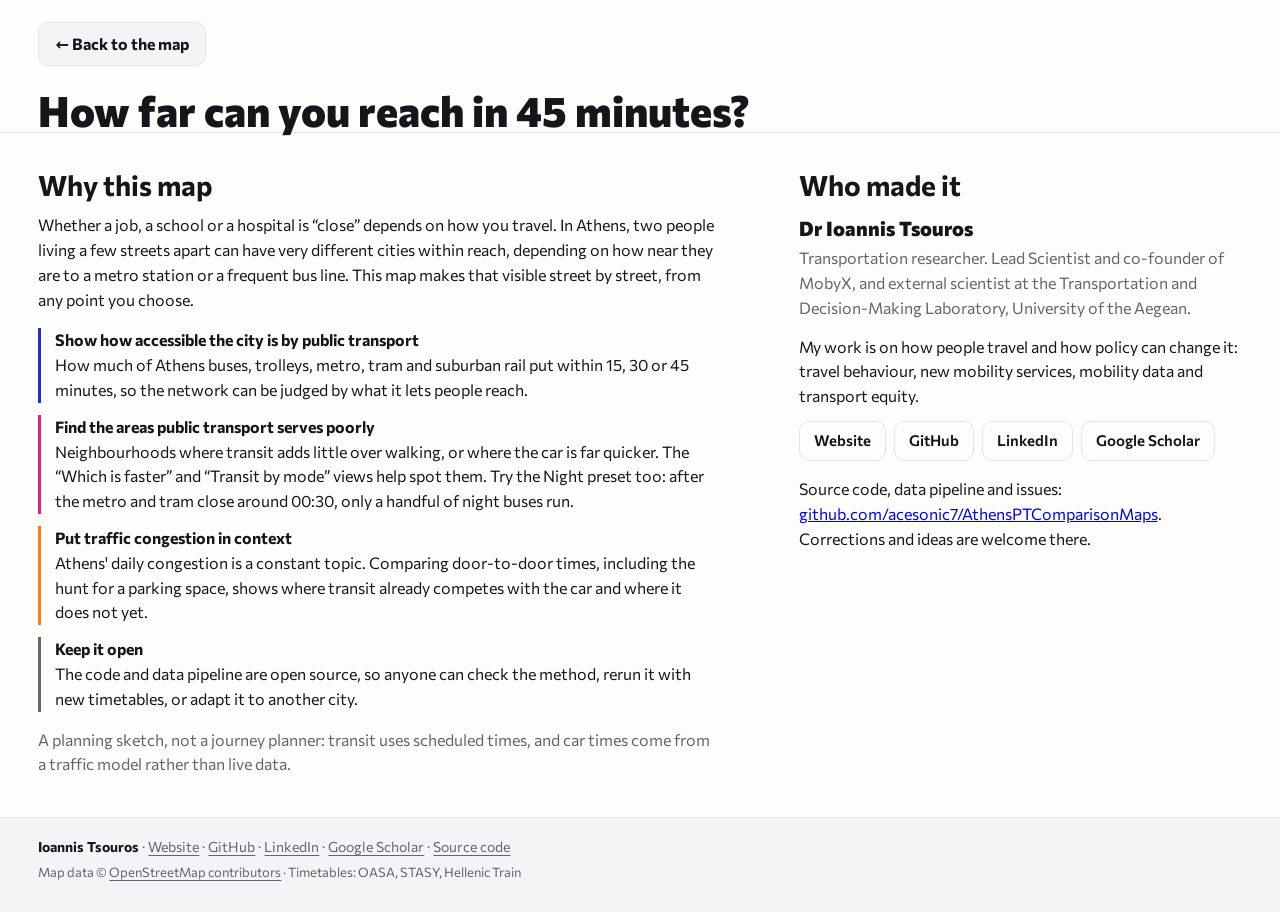
==== site/about.html @ 9732142a "Cover the whole working day and night; About page; minimal footer - Timetables for a full working da" ====
<!DOCTYPE html>
<html lang="en">
<head>
<meta charset="utf-8">
<meta name="viewport" content="width=device-width, initial-scale=1">
<title>About · Athens transit reach</title>
<meta name="description" content="Why this map of public transport and car reach in Athens was made, and who made it.">
<meta name="author" content="Ioannis Tsouros">
<link rel="preconnect" href="https://fonts.googleapis.com">
<link href="https://fonts.googleapis.com/css2?family=Commissioner:wght@400;600;800&display=swap" rel="stylesheet">
<style>
:root{color-scheme:light dark;--bg:light-dark(#fdfdfc,#0f1115);--ink:light-dark(#15161a,#eceef2);--mute:light-dark(#62656d,#9095a0);
--street:light-dark(#d6d7da,#2a2d34);--line:light-dark(#e4e5e8,#262930);--panel:light-dark(#f3f4f6,#171a20);--c0:#1d2bd8;--c1:#e0218a;--c2:#ff7a1a;--car:#e8590c}
:root[data-theme=light]{color-scheme:light}:root[data-theme=dark]{color-scheme:dark}
*{box-sizing:border-box;min-width:0}
body{margin:0;background:var(--bg);color:var(--ink);font:16px/1.55 Commissioner,system-ui,sans-serif;overflow-x:clip}
.top{padding:22px max(3vw,16px) 0}
.back{display:inline-flex;align-items:center;min-height:44px;padding:0 16px;border:1px solid var(--line);border-radius:10px;color:var(--ink);text-decoration:none;font-weight:700;background:var(--panel)}
.back:hover{border-color:var(--ink)}.back:focus-visible{outline:3px solid var(--c0);outline-offset:2px}
h1{font-size:clamp(28px,3.6vw,42px);line-height:1.05;margin:22px 0 0;font-weight:800;text-wrap:balance}
.no{color:var(--mute)}
.about{display:grid;grid-template-columns:minmax(0,1.6fr) minmax(0,1fr);gap:clamp(24px,4vw,64px);padding:36px max(3vw,16px) 28px;border-top:1px solid var(--line);}
.about h2{font-size:clamp(22px,2.4vw,28px);line-height:1.15;margin:0 0 12px}
.about p{margin:0 0 12px;max-width:68ch}
.aims{list-style:none;margin:16px 0 0;padding:0;display:grid;gap:12px;max-width:68ch}
.aims li{padding-left:14px;border-left:3px solid var(--c0)}
.aims li:nth-child(2){border-color:var(--c1)}.aims li:nth-child(3){border-color:var(--c2)}.aims li:nth-child(4){border-color:var(--mute)}
.aims b{display:block}
.who .name{font-size:20px;font-weight:800;margin:0}
.who .role{color:var(--mute);margin:2px 0 14px}
.links{display:flex;flex-wrap:wrap;gap:8px;margin:0 0 16px;padding:0;list-style:none}
.links a{display:inline-flex;align-items:center;min-height:40px;padding:0 14px;border:1px solid var(--line);border-radius:10px;color:var(--ink);text-decoration:none;font-weight:600;font-size:15px;background:var(--bg)}
.links a:hover{border-color:var(--ink)}
.links a:focus-visible{outline:3px solid var(--c0);outline-offset:2px}
footer{padding:16px max(3vw,16px) 28px;font-size:13px;color:var(--mute);background:var(--panel)}
footer a{color:inherit}
@media(max-width:800px){.about{grid-template-columns:minmax(0,1fr)}}
.foot{padding:18px max(3vw,16px) 26px;border-top:1px solid var(--line);font-size:14px;color:var(--mute)}
.foot p{margin:0 0 4px}.foot b{color:var(--ink)}.foot a{color:inherit;text-underline-offset:3px}.foot a:hover{color:var(--ink)}
.foot .small{font-size:13px}
</style>
</head>
<body>
<div class="top"><a class="back" href="index.html">← Back to the map</a><h1>How far can you reach in 45 minutes?</h1></div>
<main class="about" aria-labelledby="why">
  <div>
    <h2 id="why">Why this map</h2>
    <p>Whether a job, a school or a hospital is “close” depends on how you travel. In Athens, two people living a few streets apart can have very different cities within reach, depending on how near they are to a metro station or a frequent bus line. This map makes that visible street by street, from any point you choose.</p>
    <ul class="aims">
      <li><b>Show how accessible the city is by public transport</b>How much of Athens buses, trolleys, metro, tram and suburban rail put within 15, 30 or 45 minutes, so the network can be judged by what it lets people reach.</li>
      <li><b>Find the areas public transport serves poorly</b>Neighbourhoods where transit adds little over walking, or where the car is far quicker. The “Which is faster” and “Transit by mode” views help spot them. Try the Night preset too: after the metro and tram close around 00:30, only a handful of night buses run.</li>
      <li><b>Put traffic congestion in context</b>Athens' daily congestion is a constant topic. Comparing door-to-door times, including the hunt for a parking space, shows where transit already competes with the car and where it does not yet.</li>
      <li><b>Keep it open</b>The code and data pipeline are open source, so anyone can check the method, rerun it with new timetables, or adapt it to another city.</li>
    </ul>
    <p style="margin-top:16px" class="no">A planning sketch, not a journey planner: transit uses scheduled times, and car times come from a traffic model rather than live data.</p>
  </div>
  <div class="who">
    <h2>Who made it</h2>
    <p class="name">Dr Ioannis Tsouros</p>
    <p class="role">Transportation researcher. Lead Scientist and co-founder of MobyX, and external scientist at the Transportation and Decision-Making Laboratory, University of the Aegean.</p>
    <p>My work is on how people travel and how policy can change it: travel behaviour, new mobility services, mobility data and transport equity.</p>
    <ul class="links">
      <li><a href="https://www.jtsouros.site/">Website</a></li>
      <li><a href="https://github.com/acesonic7">GitHub</a></li>
      <li><a href="https://www.linkedin.com/in/ioannis-tsouros-ba582243">LinkedIn</a></li>
      <li><a href="https://scholar.google.com/citations?user=nahTqW0AAAAJ&amp;hl=en">Google Scholar</a></li>
    </ul>
    <p>Source code, data pipeline and issues: <a href="https://github.com/acesonic7/AthensPTComparisonMaps">github.com/acesonic7/AthensPTComparisonMaps</a>. Corrections and ideas are welcome there.</p>
  </div>
</main>
<footer class="foot"><p><b>Ioannis Tsouros</b> · <a href="https://www.jtsouros.site/">Website</a> · <a href="https://github.com/acesonic7">GitHub</a> · <a href="https://www.linkedin.com/in/ioannis-tsouros-ba582243">LinkedIn</a> · <a href="https://scholar.google.com/citations?user=nahTqW0AAAAJ&amp;hl=en">Google Scholar</a> · <a href="https://github.com/acesonic7/AthensPTComparisonMaps">Source code</a></p><p class="small">Map data © <a href="https://www.openstreetmap.org/copyright">OpenStreetMap contributors</a> · Timetables: OASA, STASY, Hellenic Train</p></footer>
</body>
</html>
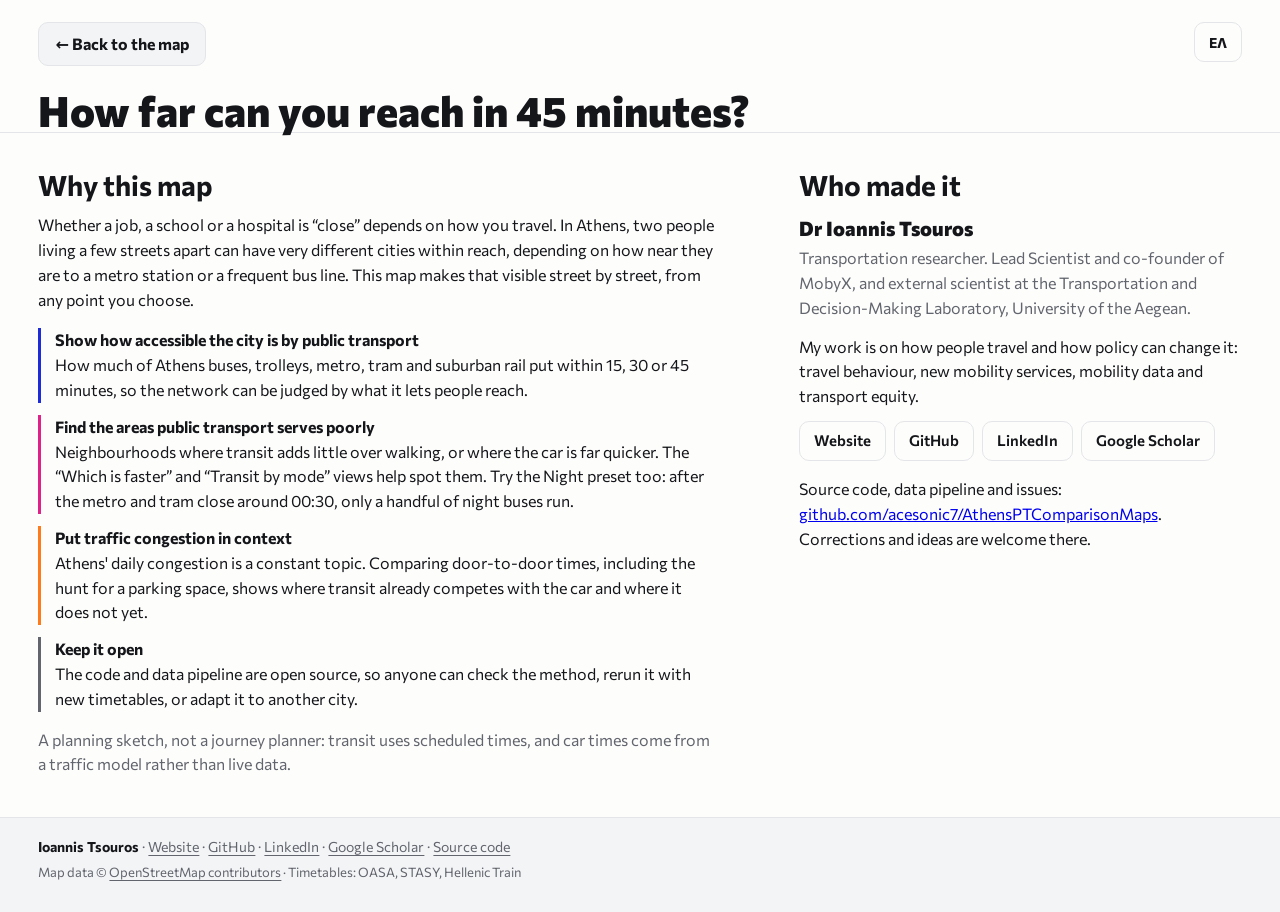
==== commit 4b1d1b8e: "Add a Greek version, a language switch and a Save image button Both pages switch between English and" ====
--- a/site/about.html
+++ b/site/about.html
@@ -4,8 +4,34 @@
 <meta charset="utf-8">
 <meta name="viewport" content="width=device-width, initial-scale=1">
 <title>About · Athens transit reach</title>
-<meta name="description" content="Why this map of public transport and car reach in Athens was made, and who made it.">
+<meta name="description" content="Why this map of public transport and car reach in Athens was made: to show how accessible the city is by public transport, find the areas it serves poorly, and put traffic congestion in context. By Ioannis Tsouros.">
 <meta name="author" content="Ioannis Tsouros">
+<link rel="alternate" hreflang="en" href="https://athens-transit-reach.vercel.app/about">
+<link rel="alternate" hreflang="el" href="https://athens-transit-reach.vercel.app/about?lang=el">
+<link rel="alternate" hreflang="x-default" href="https://athens-transit-reach.vercel.app/about">
+<link rel="canonical" href="https://athens-transit-reach.vercel.app/about">
+<meta property="og:type" content="article">
+<meta property="og:title" content="Why this map · Athens transit reach">
+<meta property="og:description" content="Why this map of public transport and car reach in Athens was made: to show how accessible the city is by public transport, find the areas it serves poorly, and put traffic congestion in context. By Ioannis Tsouros.">
+<meta property="og:url" content="https://athens-transit-reach.vercel.app/about">
+<meta property="og:site_name" content="Athens transit reach">
+<meta property="og:locale" content="en_GB">
+<meta name="twitter:card" content="summary_large_image">
+<meta name="twitter:title" content="Why this map · Athens transit reach">
+<meta name="twitter:description" content="Why this map of public transport and car reach in Athens was made: to show how accessible the city is by public transport, find the areas it serves poorly, and put traffic congestion in context. By Ioannis Tsouros.">
+<meta name="theme-color" content="#fdfdfc" media="(prefers-color-scheme: light)">
+<meta name="theme-color" content="#0f1115" media="(prefers-color-scheme: dark)">
+<meta name="robots" content="index,follow">
+<link rel="icon" href="favicon.svg" type="image/svg+xml">
+<link rel="apple-touch-icon" href="apple-touch-icon.png">
+<meta property="og:image" content="https://athens-transit-reach.vercel.app/og.jpg">
+<meta property="og:image:type" content="image/jpeg">
+<meta property="og:image:width" content="1200">
+<meta property="og:image:height" content="630">
+<meta property="og:image:alt" content="Map of Athens: streets coloured by public transport travel time from Syntagma, up to 45 minutes">
+<meta name="twitter:image" content="https://athens-transit-reach.vercel.app/og.jpg">
+<meta name="twitter:image:alt" content="Map of Athens: streets coloured by public transport travel time from Syntagma, up to 45 minutes">
+<script type="application/ld+json">{"@context": "https://schema.org", "@type": "AboutPage", "name": "About · Athens transit reach", "url": "https://athens-transit-reach.vercel.app/about", "description": "Why this map of public transport and car reach in Athens was made: to show how accessible the city is by public transport, find the areas it serves poorly, and put traffic congestion in context. By Ioannis Tsouros.", "about": {"@type": "WebApplication", "name": "Athens transit reach", "url": "https://athens-transit-reach.vercel.app/"}, "author": {"@type": "Person", "name": "Ioannis Tsouros", "url": "https://www.jtsouros.site/", "jobTitle": "Transportation researcher", "affiliation": {"@type": "Organization", "name": "MobyX"}, "sameAs": ["https://github.com/acesonic7", "https://www.linkedin.com/in/ioannis-tsouros-ba582243", "https://scholar.google.com/citations?user=nahTqW0AAAAJ"]}, "inLanguage": "en"}</script>
 <link rel="preconnect" href="https://fonts.googleapis.com">
 <link href="https://fonts.googleapis.com/css2?family=Commissioner:wght@400;600;800&display=swap" rel="stylesheet">
 <style>
@@ -16,6 +42,9 @@
 body{margin:0;background:var(--bg);color:var(--ink);font:16px/1.55 Commissioner,system-ui,sans-serif;overflow-x:clip}
 .top{padding:22px max(3vw,16px) 0}
 .back{display:inline-flex;align-items:center;min-height:44px;padding:0 16px;border:1px solid var(--line);border-radius:10px;color:var(--ink);text-decoration:none;font-weight:700;background:var(--panel)}
+.lang{position:absolute;top:22px;right:max(3vw,16px);min-height:40px;padding:0 14px;border:1px solid var(--line);border-radius:10px;background:transparent;color:var(--ink);font:700 14px Commissioner,system-ui,sans-serif;cursor:pointer}
+.lang:hover{border-color:var(--ink)}.lang:focus-visible{outline:3px solid var(--c0);outline-offset:2px}
+body{position:relative}
 .back:hover{border-color:var(--ink)}.back:focus-visible{outline:3px solid var(--c0);outline-offset:2px}
 h1{font-size:clamp(28px,3.6vw,42px);line-height:1.05;margin:22px 0 0;font-weight:800;text-wrap:balance}
 .no{color:var(--mute)}
@@ -41,7 +70,9 @@
 </style>
 </head>
 <body>
-<div class="top"><a class="back" href="index.html">← Back to the map</a><h1>How far can you reach in 45 minutes?</h1></div>
+<button id="lang" class="lang" lang="el" aria-label="Ελληνικά">ΕΛ</button>
+<div data-l="en" lang="en">
+<div class="top"><div class="bar"><a class="back" href="index.html">← Back to the map</a></div><h1>How far can you reach in 45 minutes?</h1></div>
 <main class="about" aria-labelledby="why">
   <div>
     <h2 id="why">Why this map</h2>
@@ -69,5 +100,50 @@
   </div>
 </main>
 <footer class="foot"><p><b>Ioannis Tsouros</b> · <a href="https://www.jtsouros.site/">Website</a> · <a href="https://github.com/acesonic7">GitHub</a> · <a href="https://www.linkedin.com/in/ioannis-tsouros-ba582243">LinkedIn</a> · <a href="https://scholar.google.com/citations?user=nahTqW0AAAAJ&amp;hl=en">Google Scholar</a> · <a href="https://github.com/acesonic7/AthensPTComparisonMaps">Source code</a></p><p class="small">Map data © <a href="https://www.openstreetmap.org/copyright">OpenStreetMap contributors</a> · Timetables: OASA, STASY, Hellenic Train</p></footer>
+</div>
+<div data-l="el" lang="el" hidden>
+<div class="top"><div class="bar"><a class="back" href="index.html">← Πίσω στον χάρτη</a></div><h1>Πόσο μακριά φτάνεις σε 45 λεπτά;</h1></div>
+<main class="about" aria-labelledby="why-el">
+  <div>
+    <h2 id="why-el">Γιατί αυτός ο χάρτης</h2>
+    <p>Το αν μια δουλειά, ένα σχολείο ή ένα νοσοκομείο είναι «κοντά» εξαρτάται από το πώς μετακινείσαι. Στην Αθήνα, δύο άνθρωποι που μένουν λίγα στενά μακριά μπορεί να έχουν πολύ διαφορετική πόλη στη διάθεσή τους, ανάλογα με το πόσο κοντά είναι σε σταθμό του μετρό ή σε μια συχνή γραμμή λεωφορείου. Ο χάρτης το δείχνει αυτό δρόμο προς δρόμο, από όποιο σημείο διαλέξεις.</p>
+    <ul class="aims">
+      <li><b>Να δείξει πόσο προσβάσιμη είναι η πόλη με τα ΜΜΜ</b>Πόσο μέρος της Αθήνας φέρνουν σε απόσταση 15, 30 ή 45 λεπτών τα λεωφορεία, τα τρόλεϊ, το μετρό, το τραμ και ο Προαστιακός, ώστε το δίκτυο να κρίνεται από το πού σε πηγαίνει.</li>
+      <li><b>Να εντοπίσει τις περιοχές που τα ΜΜΜ εξυπηρετούν άσχημα</b>Γειτονιές όπου τα ΜΜΜ προσθέτουν λίγα σε σχέση με το περπάτημα ή όπου το αυτοκίνητο είναι πολύ πιο γρήγορο. Οι προβολές «Τι είναι πιο γρήγορο» και «ΜΜΜ ανά μέσο» βοηθούν να τις βρεις. Δοκίμασε και την επιλογή «Νύχτα»: αφού κλείσουν μετρό και τραμ γύρω στις 00:30, κυκλοφορούν μόνο λίγα νυχτερινά λεωφορεία.</li>
+      <li><b>Να βάλει την κυκλοφοριακή συμφόρηση σε πλαίσιο</b>Η καθημερινή κίνηση στην Αθήνα είναι μόνιμο θέμα συζήτησης. Η σύγκριση των χρόνων από πόρτα σε πόρτα, μαζί με το ψάξιμο για θέση στάθμευσης, δείχνει πού τα ΜΜΜ ήδη ανταγωνίζονται το αυτοκίνητο και πού όχι ακόμη.</li>
+      <li><b>Να μείνει ανοιχτό</b>Ο κώδικας και η επεξεργασία των δεδομένων είναι ανοιχτού κώδικα, ώστε ο καθένας να ελέγξει τη μέθοδο, να την ξανατρέξει με νέα δρομολόγια ή να την προσαρμόσει σε άλλη πόλη.</li>
+    </ul>
+    <p style="margin-top:16px" class="no">Πρόκειται για σχεδιαστικό εργαλείο, όχι για σχεδιαστή διαδρομών: τα ΜΜΜ βασίζονται στα προγραμματισμένα δρομολόγια και οι χρόνοι με αυτοκίνητο προέρχονται από μοντέλο κυκλοφορίας, όχι από ζωντανά δεδομένα.</p>
+  </div>
+  <div class="who">
+    <h2>Ποιος το έφτιαξε</h2>
+    <p class="name">Δρ Ιωάννης Τσούρος</p>
+    <p class="role">Ερευνητής μεταφορών. Lead Scientist και συνιδρυτής της MobyX και εξωτερικός επιστημονικός συνεργάτης του Εργαστηρίου Μεταφορών και Λήψης Αποφάσεων του Πανεπιστημίου Αιγαίου.</p>
+    <p>Η δουλειά μου αφορά το πώς μετακινούνται οι άνθρωποι και πώς οι πολιτικές μπορούν να το αλλάξουν: μετακινησιακή συμπεριφορά, νέες υπηρεσίες κινητικότητας, δεδομένα κινητικότητας και ισότητα στις μεταφορές.</p>
+    <ul class="links">
+      <li><a href="https://www.jtsouros.site/">Ιστότοπος</a></li>
+      <li><a href="https://github.com/acesonic7">GitHub</a></li>
+      <li><a href="https://www.linkedin.com/in/ioannis-tsouros-ba582243">LinkedIn</a></li>
+      <li><a href="https://scholar.google.com/citations?user=nahTqW0AAAAJ&amp;hl=en">Google Scholar</a></li>
+    </ul>
+    <p>Πηγαίος κώδικας, επεξεργασία δεδομένων και αναφορές προβλημάτων: <a href="https://github.com/acesonic7/AthensPTComparisonMaps">github.com/acesonic7/AthensPTComparisonMaps</a>. Διορθώσεις και ιδέες είναι ευπρόσδεκτες εκεί.</p>
+  </div>
+</main>
+<footer class="foot"><p><b>Ιωάννης Τσούρος</b> · <a href="https://www.jtsouros.site/">Ιστότοπος</a> · <a href="https://github.com/acesonic7">GitHub</a> · <a href="https://www.linkedin.com/in/ioannis-tsouros-ba582243">LinkedIn</a> · <a href="https://scholar.google.com/citations?user=nahTqW0AAAAJ&amp;hl=en">Google Scholar</a> · <a href="https://github.com/acesonic7/AthensPTComparisonMaps">Πηγαίος κώδικας</a></p><p class="small">Δεδομένα χάρτη © <a href="https://www.openstreetmap.org/copyright">συντελεστές OpenStreetMap</a> · Δρομολόγια: ΟΑΣΑ, ΣΤΑΣΥ, Hellenic Train</p></footer>
+</div>
+<script>
+{
+const q = new URLSearchParams(location.search).get('lang');
+let L = ['el','en'].includes(q) ? q : (localStorage.getItem('lang') || ((navigator.languages || [navigator.language]).some(l => /^el\b/i.test(l)) ? 'el' : 'en'));
+const b = document.getElementById('lang');
+function apply(){
+  document.querySelectorAll('[data-l]').forEach(d => d.hidden = d.dataset.l !== L);
+  document.documentElement.lang = L; document.title = L === 'el' ? 'Σχετικά · Αθήνα: πόσο μακριά φτάνεις με ΜΜΜ' : 'About · Athens transit reach';
+  b.textContent = L === 'el' ? 'EN' : 'ΕΛ'; b.lang = L === 'el' ? 'en' : 'el'; b.setAttribute('aria-label', L === 'el' ? 'English' : 'Ελληνικά');
+}
+b.addEventListener('click', () => {L = L === 'el' ? 'en' : 'el'; localStorage.setItem('lang', L); apply()});
+apply();
+}
+</script>
 </body>
 </html>
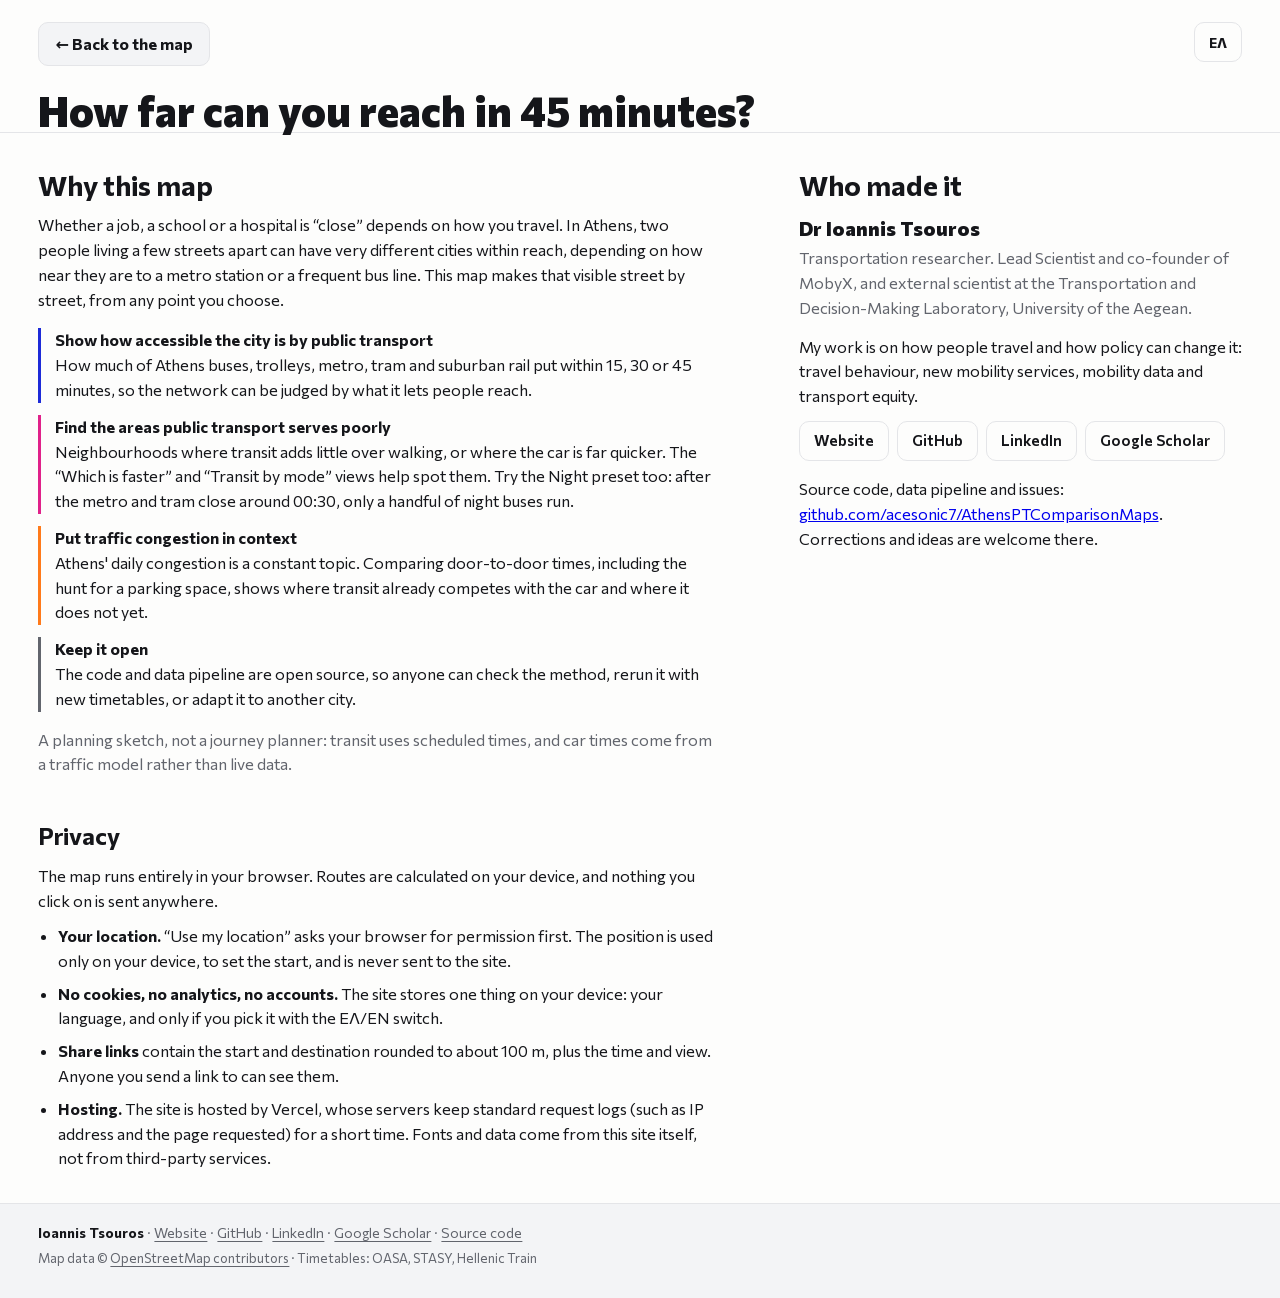
==== commit b3ccae99: "Self-host the font, round share links, add Use my location and a privacy note Serve Commissioner (Gr" ====
--- a/site/about.html
+++ b/site/about.html
@@ -32,8 +32,8 @@
 <meta name="twitter:image" content="https://athens-transit-reach.vercel.app/og.jpg">
 <meta name="twitter:image:alt" content="Map of Athens: streets coloured by public transport travel time from Syntagma, up to 45 minutes">
 <script type="application/ld+json">{"@context": "https://schema.org", "@type": "AboutPage", "name": "About · Athens transit reach", "url": "https://athens-transit-reach.vercel.app/about", "description": "Why this map of public transport and car reach in Athens was made: to show how accessible the city is by public transport, find the areas it serves poorly, and put traffic congestion in context. By Ioannis Tsouros.", "about": {"@type": "WebApplication", "name": "Athens transit reach", "url": "https://athens-transit-reach.vercel.app/"}, "author": {"@type": "Person", "name": "Ioannis Tsouros", "url": "https://www.jtsouros.site/", "jobTitle": "Transportation researcher", "affiliation": {"@type": "Organization", "name": "MobyX"}, "sameAs": ["https://github.com/acesonic7", "https://www.linkedin.com/in/ioannis-tsouros-ba582243", "https://scholar.google.com/citations?user=nahTqW0AAAAJ"]}, "inLanguage": "en"}</script>
-<link rel="preconnect" href="https://fonts.googleapis.com">
-<link href="https://fonts.googleapis.com/css2?family=Commissioner:wght@400;600;800&display=swap" rel="stylesheet">
+<link rel="preload" href="fonts/commissioner-latin.woff2" as="font" type="font/woff2" crossorigin>
+<link href="fonts/commissioner.css" rel="stylesheet">
 <style>
 :root{color-scheme:light dark;--bg:light-dark(#fdfdfc,#0f1115);--ink:light-dark(#15161a,#eceef2);--mute:light-dark(#62656d,#9095a0);
 --street:light-dark(#d6d7da,#2a2d34);--line:light-dark(#e4e5e8,#262930);--panel:light-dark(#f3f4f6,#171a20);--c0:#1d2bd8;--c1:#e0218a;--c2:#ff7a1a;--car:#e8590c}
@@ -63,6 +63,7 @@
 .links a:focus-visible{outline:3px solid var(--c0);outline-offset:2px}
 footer{padding:16px max(3vw,16px) 28px;font-size:13px;color:var(--mute);background:var(--panel)}
 footer a{color:inherit}
+.priv{padding:0 max(3vw,16px) 32px;max-width:calc(68ch + 2*max(3vw,16px))}.priv h2{font-size:clamp(20px,2vw,24px);margin:0 0 10px}.priv p{margin:0 0 10px}.priv ul{margin:0;padding-left:20px;display:grid;gap:8px}.priv b{font-weight:700}
 @media(max-width:800px){.about{grid-template-columns:minmax(0,1fr)}}
 .foot{padding:18px max(3vw,16px) 26px;border-top:1px solid var(--line);font-size:14px;color:var(--mute)}
 .foot p{margin:0 0 4px}.foot b{color:var(--ink)}.foot a{color:inherit;text-underline-offset:3px}.foot a:hover{color:var(--ink)}
@@ -99,6 +100,16 @@
     <p>Source code, data pipeline and issues: <a href="https://github.com/acesonic7/AthensPTComparisonMaps">github.com/acesonic7/AthensPTComparisonMaps</a>. Corrections and ideas are welcome there.</p>
   </div>
 </main>
+<section class="priv" aria-labelledby="priv-en">
+  <h2 id="priv-en">Privacy</h2>
+  <p>The map runs entirely in your browser. Routes are calculated on your device, and nothing you click on is sent anywhere.</p>
+  <ul>
+    <li><b>Your location.</b> “Use my location” asks your browser for permission first. The position is used only on your device, to set the start, and is never sent to the site.</li>
+    <li><b>No cookies, no analytics, no accounts.</b> The site stores one thing on your device: your language, and only if you pick it with the ΕΛ/EN switch.</li>
+    <li><b>Share links</b> contain the start and destination rounded to about 100 m, plus the time and view. Anyone you send a link to can see them.</li>
+    <li><b>Hosting.</b> The site is hosted by Vercel, whose servers keep standard request logs (such as IP address and the page requested) for a short time. Fonts and data come from this site itself, not from third-party services.</li>
+  </ul>
+</section>
 <footer class="foot"><p><b>Ioannis Tsouros</b> · <a href="https://www.jtsouros.site/">Website</a> · <a href="https://github.com/acesonic7">GitHub</a> · <a href="https://www.linkedin.com/in/ioannis-tsouros-ba582243">LinkedIn</a> · <a href="https://scholar.google.com/citations?user=nahTqW0AAAAJ&amp;hl=en">Google Scholar</a> · <a href="https://github.com/acesonic7/AthensPTComparisonMaps">Source code</a></p><p class="small">Map data © <a href="https://www.openstreetmap.org/copyright">OpenStreetMap contributors</a> · Timetables: OASA, STASY, Hellenic Train</p></footer>
 </div>
 <div data-l="el" lang="el" hidden>
@@ -129,12 +140,22 @@
     <p>Πηγαίος κώδικας, επεξεργασία δεδομένων και αναφορές προβλημάτων: <a href="https://github.com/acesonic7/AthensPTComparisonMaps">github.com/acesonic7/AthensPTComparisonMaps</a>. Διορθώσεις και ιδέες είναι ευπρόσδεκτες εκεί.</p>
   </div>
 </main>
+<section class="priv" aria-labelledby="priv-el">
+  <h2 id="priv-el">Ιδιωτικότητα</h2>
+  <p>Ο χάρτης λειτουργεί εξ ολοκλήρου στο πρόγραμμα περιήγησής σου. Οι διαδρομές υπολογίζονται στη συσκευή σου και τίποτα από όσα πατάς δεν στέλνεται πουθενά.</p>
+  <ul>
+    <li><b>Η τοποθεσία σου.</b> Η «Τοποθεσία μου» ζητά πρώτα άδεια από το πρόγραμμα περιήγησης. Η θέση χρησιμοποιείται μόνο στη συσκευή σου, για να οριστεί η αφετηρία, και δεν στέλνεται ποτέ στον ιστότοπο.</li>
+    <li><b>Χωρίς cookies, χωρίς στατιστικά επισκεψιμότητας, χωρίς λογαριασμούς.</b> Ο ιστότοπος αποθηκεύει ένα μόνο πράγμα στη συσκευή σου: τη γλώσσα, και μόνο αν τη διαλέξεις με το κουμπί ΕΛ/EN.</li>
+    <li><b>Οι σύνδεσμοι κοινοποίησης</b> περιέχουν την αφετηρία και τον προορισμό στρογγυλεμένα στα 100 μ. περίπου, μαζί με την ώρα και την προβολή. Όποιος λάβει τον σύνδεσμο μπορεί να τα δει.</li>
+    <li><b>Φιλοξενία.</b> Ο ιστότοπος φιλοξενείται από τη Vercel, οι διακομιστές της οποίας κρατούν για λίγο τυπικά αρχεία καταγραφής αιτημάτων (όπως διεύθυνση IP και σελίδα που ζητήθηκε). Οι γραμματοσειρές και τα δεδομένα έρχονται από τον ίδιο τον ιστότοπο, όχι από υπηρεσίες τρίτων.</li>
+  </ul>
+</section>
 <footer class="foot"><p><b>Ιωάννης Τσούρος</b> · <a href="https://www.jtsouros.site/">Ιστότοπος</a> · <a href="https://github.com/acesonic7">GitHub</a> · <a href="https://www.linkedin.com/in/ioannis-tsouros-ba582243">LinkedIn</a> · <a href="https://scholar.google.com/citations?user=nahTqW0AAAAJ&amp;hl=en">Google Scholar</a> · <a href="https://github.com/acesonic7/AthensPTComparisonMaps">Πηγαίος κώδικας</a></p><p class="small">Δεδομένα χάρτη © <a href="https://www.openstreetmap.org/copyright">συντελεστές OpenStreetMap</a> · Δρομολόγια: ΟΑΣΑ, ΣΤΑΣΥ, Hellenic Train</p></footer>
 </div>
 <script>
 {
 const q = new URLSearchParams(location.search).get('lang');
-let L = ['el','en'].includes(q) ? q : (localStorage.getItem('lang') || ((navigator.languages || [navigator.language]).some(l => /^el\b/i.test(l)) ? 'el' : 'en'));
+let L = ['el','en'].includes(q) ? q : (localStorage.getItem('lang') === 'el' ? 'el' : 'en');
 const b = document.getElementById('lang');
 function apply(){
   document.querySelectorAll('[data-l]').forEach(d => d.hidden = d.dataset.l !== L);
--- a/site/fonts/commissioner.css
+++ b/site/fonts/commissioner.css
@@ -0,0 +1,25 @@
+/* Commissioner (variable, 400–800), SIL Open Font License 1.1, see OFL.txt. Served from this site so no visitor data goes to a font CDN. */
+@font-face {
+  font-family: 'Commissioner';
+  font-style: normal;
+  font-weight: 400 800;
+  font-display: swap;
+  src: url(commissioner-greek.woff2) format('woff2');
+  unicode-range: U+0370-0377, U+037A-037F, U+0384-038A, U+038C, U+038E-03A1, U+03A3-03FF;
+}
+@font-face {
+  font-family: 'Commissioner';
+  font-style: normal;
+  font-weight: 400 800;
+  font-display: swap;
+  src: url(commissioner-latin-ext.woff2) format('woff2');
+  unicode-range: U+0100-02BA, U+02BD-02C5, U+02C7-02CC, U+02CE-02D7, U+02DD-02FF, U+0304, U+0308, U+0329, U+1D00-1DBF, U+1E00-1E9F, U+1EF2-1EFF, U+2020, U+20A0-20AB, U+20AD-20C4, U+2113, U+2C60-2C7F, U+A720-A7FF;
+}
+@font-face {
+  font-family: 'Commissioner';
+  font-style: normal;
+  font-weight: 400 800;
+  font-display: swap;
+  src: url(commissioner-latin.woff2) format('woff2');
+  unicode-range: U+0000-00FF, U+0131, U+0152-0153, U+02BB-02BC, U+02C6, U+02DA, U+02DC, U+0304, U+0308, U+0329, U+2000-206F, U+20AC, U+2122, U+2191, U+2193, U+2212, U+2215, U+FEFF, U+FFFD;
+}
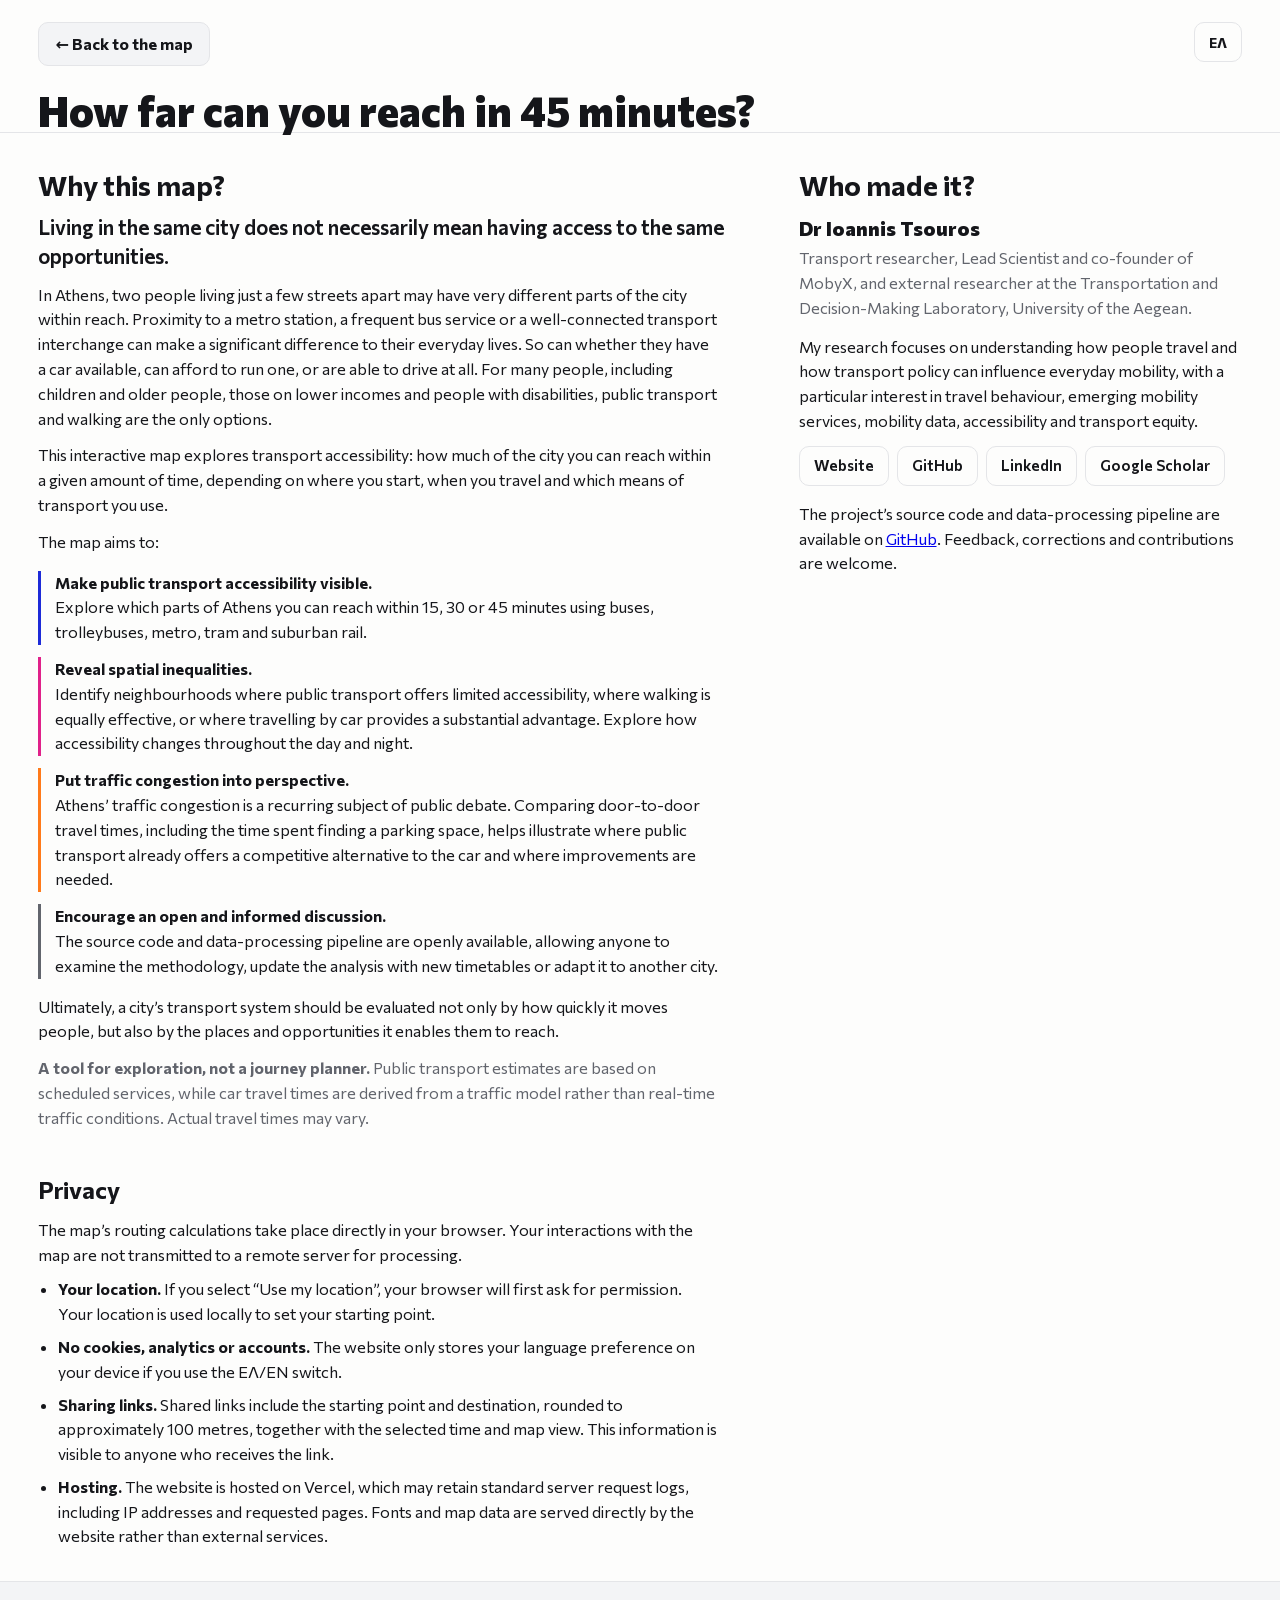
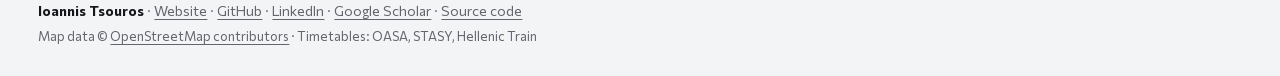
==== commit aaf07bcf: "Update the About page text in English and Greek New wording for why the map exists, who made it and " ====
--- a/site/about.html
+++ b/site/about.html
@@ -55,6 +55,7 @@
 .aims li{padding-left:14px;border-left:3px solid var(--c0)}
 .aims li:nth-child(2){border-color:var(--c1)}.aims li:nth-child(3){border-color:var(--c2)}.aims li:nth-child(4){border-color:var(--mute)}
 .aims b{display:block}
+.lead{font-size:clamp(18px,1.6vw,21px);font-weight:600;line-height:1.4}
 .who .name{font-size:20px;font-weight:800;margin:0}
 .who .role{color:var(--mute);margin:2px 0 14px}
 .links{display:flex;flex-wrap:wrap;gap:8px;margin:0 0 16px;padding:0;list-style:none}
@@ -76,81 +77,89 @@
 <div class="top"><div class="bar"><a class="back" href="index.html">← Back to the map</a></div><h1>How far can you reach in 45 minutes?</h1></div>
 <main class="about" aria-labelledby="why">
   <div>
-    <h2 id="why">Why this map</h2>
-    <p>Whether a job, a school or a hospital is “close” depends on how you travel. In Athens, two people living a few streets apart can have very different cities within reach, depending on how near they are to a metro station or a frequent bus line. This map makes that visible street by street, from any point you choose.</p>
+    <h2 id="why">Why this map?</h2>
+    <p class="lead">Living in the same city does not necessarily mean having access to the same opportunities.</p>
+    <p>In Athens, two people living just a few streets apart may have very different parts of the city within reach. Proximity to a metro station, a frequent bus service or a well-connected transport interchange can make a significant difference to their everyday lives. So can whether they have a car available, can afford to run one, or are able to drive at all. For many people, including children and older people, those on lower incomes and people with disabilities, public transport and walking are the only options.</p>
+    <p>This interactive map explores transport accessibility: how much of the city you can reach within a given amount of time, depending on where you start, when you travel and which means of transport you use.</p>
+    <p>The map aims to:</p>
     <ul class="aims">
-      <li><b>Show how accessible the city is by public transport</b>How much of Athens buses, trolleys, metro, tram and suburban rail put within 15, 30 or 45 minutes, so the network can be judged by what it lets people reach.</li>
-      <li><b>Find the areas public transport serves poorly</b>Neighbourhoods where transit adds little over walking, or where the car is far quicker. The “Which is faster” and “Transit by mode” views help spot them. Try the Night preset too: after the metro and tram close around 00:30, only a handful of night buses run.</li>
-      <li><b>Put traffic congestion in context</b>Athens' daily congestion is a constant topic. Comparing door-to-door times, including the hunt for a parking space, shows where transit already competes with the car and where it does not yet.</li>
-      <li><b>Keep it open</b>The code and data pipeline are open source, so anyone can check the method, rerun it with new timetables, or adapt it to another city.</li>
+      <li><b>Make public transport accessibility visible.</b>Explore which parts of Athens you can reach within 15, 30 or 45 minutes using buses, trolleybuses, metro, tram and suburban rail.</li>
+      <li><b>Reveal spatial inequalities.</b>Identify neighbourhoods where public transport offers limited accessibility, where walking is equally effective, or where travelling by car provides a substantial advantage. Explore how accessibility changes throughout the day and night.</li>
+      <li><b>Put traffic congestion into perspective.</b>Athens’ traffic congestion is a recurring subject of public debate. Comparing door-to-door travel times, including the time spent finding a parking space, helps illustrate where public transport already offers a competitive alternative to the car and where improvements are needed.</li>
+      <li><b>Encourage an open and informed discussion.</b>The source code and data-processing pipeline are openly available, allowing anyone to examine the methodology, update the analysis with new timetables or adapt it to another city.</li>
     </ul>
-    <p style="margin-top:16px" class="no">A planning sketch, not a journey planner: transit uses scheduled times, and car times come from a traffic model rather than live data.</p>
+    <p style="margin-top:16px">Ultimately, a city’s transport system should be evaluated not only by how quickly it moves people, but also by the places and opportunities it enables them to reach.</p>
+    <p class="no"><b>A tool for exploration, not a journey planner.</b> Public transport estimates are based on scheduled services, while car travel times are derived from a traffic model rather than real-time traffic conditions. Actual travel times may vary.</p>
   </div>
   <div class="who">
-    <h2>Who made it</h2>
+    <h2>Who made it?</h2>
     <p class="name">Dr Ioannis Tsouros</p>
-    <p class="role">Transportation researcher. Lead Scientist and co-founder of MobyX, and external scientist at the Transportation and Decision-Making Laboratory, University of the Aegean.</p>
-    <p>My work is on how people travel and how policy can change it: travel behaviour, new mobility services, mobility data and transport equity.</p>
+    <p class="role">Transport researcher, Lead Scientist and co-founder of MobyX, and external researcher at the Transportation and Decision-Making Laboratory, University of the Aegean.</p>
+    <p>My research focuses on understanding how people travel and how transport policy can influence everyday mobility, with a particular interest in travel behaviour, emerging mobility services, mobility data, accessibility and transport equity.</p>
     <ul class="links">
       <li><a href="https://www.jtsouros.site/">Website</a></li>
       <li><a href="https://github.com/acesonic7">GitHub</a></li>
       <li><a href="https://www.linkedin.com/in/ioannis-tsouros-ba582243">LinkedIn</a></li>
       <li><a href="https://scholar.google.com/citations?user=nahTqW0AAAAJ&amp;hl=en">Google Scholar</a></li>
     </ul>
-    <p>Source code, data pipeline and issues: <a href="https://github.com/acesonic7/AthensPTComparisonMaps">github.com/acesonic7/AthensPTComparisonMaps</a>. Corrections and ideas are welcome there.</p>
+    <p>The project’s source code and data-processing pipeline are available on <a href="https://github.com/acesonic7/AthensPTComparisonMaps">GitHub</a>. Feedback, corrections and contributions are welcome.</p>
   </div>
 </main>
 <section class="priv" aria-labelledby="priv-en">
   <h2 id="priv-en">Privacy</h2>
-  <p>The map runs entirely in your browser. Routes are calculated on your device, and nothing you click on is sent anywhere.</p>
+  <p>The map’s routing calculations take place directly in your browser. Your interactions with the map are not transmitted to a remote server for processing.</p>
   <ul>
-    <li><b>Your location.</b> “Use my location” asks your browser for permission first. The position is used only on your device, to set the start, and is never sent to the site.</li>
-    <li><b>No cookies, no analytics, no accounts.</b> The site stores one thing on your device: your language, and only if you pick it with the ΕΛ/EN switch.</li>
-    <li><b>Share links</b> contain the start and destination rounded to about 100 m, plus the time and view. Anyone you send a link to can see them.</li>
-    <li><b>Hosting.</b> The site is hosted by Vercel, whose servers keep standard request logs (such as IP address and the page requested) for a short time. Fonts and data come from this site itself, not from third-party services.</li>
+    <li><b>Your location.</b> If you select “Use my location”, your browser will first ask for permission. Your location is used locally to set your starting point.</li>
+    <li><b>No cookies, analytics or accounts.</b> The website only stores your language preference on your device if you use the ΕΛ/EN switch.</li>
+    <li><b>Sharing links.</b> Shared links include the starting point and destination, rounded to approximately 100 metres, together with the selected time and map view. This information is visible to anyone who receives the link.</li>
+    <li><b>Hosting.</b> The website is hosted on Vercel, which may retain standard server request logs, including IP addresses and requested pages. Fonts and map data are served directly by the website rather than external services.</li>
   </ul>
 </section>
 <footer class="foot"><p><b>Ioannis Tsouros</b> · <a href="https://www.jtsouros.site/">Website</a> · <a href="https://github.com/acesonic7">GitHub</a> · <a href="https://www.linkedin.com/in/ioannis-tsouros-ba582243">LinkedIn</a> · <a href="https://scholar.google.com/citations?user=nahTqW0AAAAJ&amp;hl=en">Google Scholar</a> · <a href="https://github.com/acesonic7/AthensPTComparisonMaps">Source code</a></p><p class="small">Map data © <a href="https://www.openstreetmap.org/copyright">OpenStreetMap contributors</a> · Timetables: OASA, STASY, Hellenic Train</p></footer>
 </div>
 <div data-l="el" lang="el" hidden>
-<div class="top"><div class="bar"><a class="back" href="index.html">← Πίσω στον χάρτη</a></div><h1>Πόσο μακριά φτάνεις σε 45 λεπτά;</h1></div>
+<div class="top"><div class="bar"><a class="back" href="index.html">← Πίσω στον χάρτη</a></div><h1>Πόσο μακριά μπορείς να φτάσεις σε 45 λεπτά;</h1></div>
 <main class="about" aria-labelledby="why-el">
   <div>
-    <h2 id="why-el">Γιατί αυτός ο χάρτης</h2>
-    <p>Το αν μια δουλειά, ένα σχολείο ή ένα νοσοκομείο είναι «κοντά» εξαρτάται από το πώς μετακινείσαι. Στην Αθήνα, δύο άνθρωποι που μένουν λίγα στενά μακριά μπορεί να έχουν πολύ διαφορετική πόλη στη διάθεσή τους, ανάλογα με το πόσο κοντά είναι σε σταθμό του μετρό ή σε μια συχνή γραμμή λεωφορείου. Ο χάρτης το δείχνει αυτό δρόμο προς δρόμο, από όποιο σημείο διαλέξεις.</p>
+    <h2 id="why-el">Γιατί δημιουργήθηκε αυτός ο χάρτης;</h2>
+    <p class="lead">Το ότι ζούμε στην ίδια πόλη δεν σημαίνει απαραίτητα ότι έχουμε πρόσβαση στις ίδιες ευκαιρίες.</p>
+    <p>Στην Αθήνα, δύο άνθρωποι που κατοικούν σε απόσταση λίγων δρόμων μεταξύ τους μπορεί να έχουν πρόσβαση σε πολύ διαφορετικά τμήματα της πόλης. Η απόσταση από έναν σταθμό του μετρό, μια λεωφορειακή γραμμή με συχνά δρομολόγια ή έναν συγκοινωνιακό κόμβο μπορεί να κάνει σημαντική διαφορά στην καθημερινότητά τους. Το ίδιο ισχύει για το αν έχουν διαθέσιμο αυτοκίνητο, αν μπορούν να αντέξουν το κόστος του ή αν μπορούν καν να οδηγήσουν. Για πολλούς ανθρώπους, όπως τα παιδιά και οι ηλικιωμένοι, όσοι έχουν χαμηλότερο εισόδημα και τα άτομα με αναπηρία, οι δημόσιες συγκοινωνίες και το περπάτημα είναι οι μόνες επιλογές.</p>
+    <p>Ο διαδραστικός αυτός χάρτης διερευνά την έννοια της προσβασιμότητας: σε πόσο μεγάλο μέρος της πόλης μπορούμε να φτάσουμε μέσα σε συγκεκριμένο χρόνο, ανάλογα με το σημείο εκκίνησης, την ώρα της ημέρας και το μέσο μετακίνησης που χρησιμοποιούμε.</p>
+    <p>Στόχος του χάρτη είναι:</p>
     <ul class="aims">
-      <li><b>Να δείξει πόσο προσβάσιμη είναι η πόλη με τα ΜΜΜ</b>Πόσο μέρος της Αθήνας φέρνουν σε απόσταση 15, 30 ή 45 λεπτών τα λεωφορεία, τα τρόλεϊ, το μετρό, το τραμ και ο Προαστιακός, ώστε το δίκτυο να κρίνεται από το πού σε πηγαίνει.</li>
-      <li><b>Να εντοπίσει τις περιοχές που τα ΜΜΜ εξυπηρετούν άσχημα</b>Γειτονιές όπου τα ΜΜΜ προσθέτουν λίγα σε σχέση με το περπάτημα ή όπου το αυτοκίνητο είναι πολύ πιο γρήγορο. Οι προβολές «Τι είναι πιο γρήγορο» και «ΜΜΜ ανά μέσο» βοηθούν να τις βρεις. Δοκίμασε και την επιλογή «Νύχτα»: αφού κλείσουν μετρό και τραμ γύρω στις 00:30, κυκλοφορούν μόνο λίγα νυχτερινά λεωφορεία.</li>
-      <li><b>Να βάλει την κυκλοφοριακή συμφόρηση σε πλαίσιο</b>Η καθημερινή κίνηση στην Αθήνα είναι μόνιμο θέμα συζήτησης. Η σύγκριση των χρόνων από πόρτα σε πόρτα, μαζί με το ψάξιμο για θέση στάθμευσης, δείχνει πού τα ΜΜΜ ήδη ανταγωνίζονται το αυτοκίνητο και πού όχι ακόμη.</li>
-      <li><b>Να μείνει ανοιχτό</b>Ο κώδικας και η επεξεργασία των δεδομένων είναι ανοιχτού κώδικα, ώστε ο καθένας να ελέγξει τη μέθοδο, να την ξανατρέξει με νέα δρομολόγια ή να την προσαρμόσει σε άλλη πόλη.</li>
+      <li><b>Να αποτυπώσει την προσβασιμότητα που προσφέρουν οι δημόσιες συγκοινωνίες.</b>Δες σε ποιες περιοχές της Αθήνας μπορείς να φτάσεις μέσα σε 15, 30 ή 45 λεπτά, χρησιμοποιώντας λεωφορεία, τρόλεϊ, μετρό, τραμ και προαστιακό.</li>
+      <li><b>Να αναδείξει τις χωρικές ανισότητες.</b>Εντόπισε γειτονιές στις οποίες οι δημόσιες συγκοινωνίες προσφέρουν περιορισμένες δυνατότητες μετακίνησης, όπου το περπάτημα είναι εξίσου αποτελεσματικό ή όπου το αυτοκίνητο προσφέρει σημαντικό πλεονέκτημα. Δες επίσης πώς αλλάζει η προσβασιμότητα κατά τη διάρκεια της ημέρας και της νύχτας.</li>
+      <li><b>Να συμβάλει στη συζήτηση για το κυκλοφοριακό πρόβλημα.</b>Η κυκλοφοριακή συμφόρηση αποτελεί ένα από τα σημαντικότερα ζητήματα της καθημερινότητας στην Αθήνα. Η σύγκριση του συνολικού χρόνου μετακίνησης από πόρτα σε πόρτα, συμπεριλαμβανομένου του χρόνου αναζήτησης θέσης στάθμευσης, μας βοηθά να κατανοήσουμε πού οι δημόσιες συγκοινωνίες αποτελούν ήδη μια ανταγωνιστική εναλλακτική στο αυτοκίνητο και πού χρειάζονται βελτιώσεις.</li>
+      <li><b>Να ενισχύσει τον ανοιχτό και τεκμηριωμένο δημόσιο διάλογο.</b>Ο πηγαίος κώδικας και η διαδικασία επεξεργασίας των δεδομένων είναι ελεύθερα διαθέσιμα, ώστε οποιοσδήποτε να μπορεί να εξετάσει τη μεθοδολογία, να επικαιροποιήσει την ανάλυση με νέα δρομολόγια ή να την εφαρμόσει σε μια άλλη πόλη.</li>
     </ul>
-    <p style="margin-top:16px" class="no">Πρόκειται για σχεδιαστικό εργαλείο, όχι για σχεδιαστή διαδρομών: τα ΜΜΜ βασίζονται στα προγραμματισμένα δρομολόγια και οι χρόνοι με αυτοκίνητο προέρχονται από μοντέλο κυκλοφορίας, όχι από ζωντανά δεδομένα.</p>
+    <p style="margin-top:16px">Άλλωστε, ένα σύστημα μεταφορών δεν πρέπει να αξιολογείται μόνο με βάση το πόσο γρήγορα μετακινούνται οι άνθρωποι, αλλά και με βάση τους τόπους, τις δραστηριότητες και τις ευκαιρίες στις οποίες τους επιτρέπει να έχουν πρόσβαση.</p>
+    <p class="no"><b>Ένα εργαλείο διερεύνησης, όχι μια εφαρμογή πλοήγησης.</b> Οι χρόνοι μετακίνησης με τις δημόσιες συγκοινωνίες υπολογίζονται βάσει των προγραμματισμένων δρομολογίων, ενώ οι χρόνοι μετακίνησης με αυτοκίνητο προκύπτουν από μοντέλο κυκλοφορίας και όχι από δεδομένα πραγματικού χρόνου. Οι πραγματικοί χρόνοι μετακίνησης ενδέχεται να διαφέρουν.</p>
   </div>
   <div class="who">
-    <h2>Ποιος το έφτιαξε</h2>
-    <p class="name">Δρ Ιωάννης Τσούρος</p>
-    <p class="role">Ερευνητής μεταφορών. Lead Scientist και συνιδρυτής της MobyX και εξωτερικός επιστημονικός συνεργάτης του Εργαστηρίου Μεταφορών και Λήψης Αποφάσεων του Πανεπιστημίου Αιγαίου.</p>
-    <p>Η δουλειά μου αφορά το πώς μετακινούνται οι άνθρωποι και πώς οι πολιτικές μπορούν να το αλλάξουν: μετακινησιακή συμπεριφορά, νέες υπηρεσίες κινητικότητας, δεδομένα κινητικότητας και ισότητα στις μεταφορές.</p>
+    <h2>Ποιος βρίσκεται πίσω από τον χάρτη;</h2>
+    <p class="name">Δρ. Ιωάννης Τσούρος</p>
+    <p class="role">Ερευνητής στον τομέα των μεταφορών, επικεφαλής έρευνας και συνιδρυτής της MobyX και εξωτερικός ερευνητικός συνεργάτης του Εργαστηρίου Μεταφορών και Λήψης Αποφάσεων του Πανεπιστημίου Αιγαίου.</p>
+    <p>Η έρευνά μου επικεντρώνεται στην κατανόηση του τρόπου με τον οποίο μετακινούμαστε και του πώς οι πολιτικές μεταφορών μπορούν να επηρεάσουν την καθημερινότητά μας. Στα ερευνητικά μου ενδιαφέροντα περιλαμβάνονται η μεταφορική συμπεριφορά, οι νέες υπηρεσίες κινητικότητας, η αξιοποίηση δεδομένων μετακινήσεων, η προσβασιμότητα και η κοινωνική δικαιοσύνη στις μεταφορές.</p>
     <ul class="links">
-      <li><a href="https://www.jtsouros.site/">Ιστότοπος</a></li>
+      <li><a href="https://www.jtsouros.site/">Προσωπική ιστοσελίδα</a></li>
       <li><a href="https://github.com/acesonic7">GitHub</a></li>
       <li><a href="https://www.linkedin.com/in/ioannis-tsouros-ba582243">LinkedIn</a></li>
       <li><a href="https://scholar.google.com/citations?user=nahTqW0AAAAJ&amp;hl=en">Google Scholar</a></li>
     </ul>
-    <p>Πηγαίος κώδικας, επεξεργασία δεδομένων και αναφορές προβλημάτων: <a href="https://github.com/acesonic7/AthensPTComparisonMaps">github.com/acesonic7/AthensPTComparisonMaps</a>. Διορθώσεις και ιδέες είναι ευπρόσδεκτες εκεί.</p>
+    <p>Ο πηγαίος κώδικας του έργου και η διαδικασία επεξεργασίας των δεδομένων είναι διαθέσιμα στο <a href="https://github.com/acesonic7/AthensPTComparisonMaps">GitHub</a>. Σχόλια, διορθώσεις, προτάσεις και συνεισφορές είναι ευπρόσδεκτα.</p>
   </div>
 </main>
 <section class="priv" aria-labelledby="priv-el">
-  <h2 id="priv-el">Ιδιωτικότητα</h2>
-  <p>Ο χάρτης λειτουργεί εξ ολοκλήρου στο πρόγραμμα περιήγησής σου. Οι διαδρομές υπολογίζονται στη συσκευή σου και τίποτα από όσα πατάς δεν στέλνεται πουθενά.</p>
+  <h2 id="priv-el">Προστασία προσωπικών δεδομένων</h2>
+  <p>Οι υπολογισμοί των διαδρομών πραγματοποιούνται απευθείας στο πρόγραμμα περιήγησής σου. Οι επιλογές που κάνεις στον χάρτη δεν αποστέλλονται σε απομακρυσμένο διακομιστή για επεξεργασία.</p>
   <ul>
-    <li><b>Η τοποθεσία σου.</b> Η «Τοποθεσία μου» ζητά πρώτα άδεια από το πρόγραμμα περιήγησης. Η θέση χρησιμοποιείται μόνο στη συσκευή σου, για να οριστεί η αφετηρία, και δεν στέλνεται ποτέ στον ιστότοπο.</li>
-    <li><b>Χωρίς cookies, χωρίς στατιστικά επισκεψιμότητας, χωρίς λογαριασμούς.</b> Ο ιστότοπος αποθηκεύει ένα μόνο πράγμα στη συσκευή σου: τη γλώσσα, και μόνο αν τη διαλέξεις με το κουμπί ΕΛ/EN.</li>
-    <li><b>Οι σύνδεσμοι κοινοποίησης</b> περιέχουν την αφετηρία και τον προορισμό στρογγυλεμένα στα 100 μ. περίπου, μαζί με την ώρα και την προβολή. Όποιος λάβει τον σύνδεσμο μπορεί να τα δει.</li>
-    <li><b>Φιλοξενία.</b> Ο ιστότοπος φιλοξενείται από τη Vercel, οι διακομιστές της οποίας κρατούν για λίγο τυπικά αρχεία καταγραφής αιτημάτων (όπως διεύθυνση IP και σελίδα που ζητήθηκε). Οι γραμματοσειρές και τα δεδομένα έρχονται από τον ίδιο τον ιστότοπο, όχι από υπηρεσίες τρίτων.</li>
+    <li><b>Η τοποθεσία σου.</b> Εάν επιλέξεις «Χρήση της τοποθεσίας μου», το πρόγραμμα περιήγησης θα ζητήσει πρώτα την άδειά σου. Η τοποθεσία χρησιμοποιείται μόνο στη συσκευή σου για τον καθορισμό του σημείου εκκίνησης.</li>
+    <li><b>Χωρίς cookies, εργαλεία παρακολούθησης ή λογαριασμούς χρηστών.</b> Η μοναδική πληροφορία που αποθηκεύει η ιστοσελίδα στη συσκευή σου είναι η προτίμηση γλώσσας, εφόσον χρησιμοποιήσεις την επιλογή ΕΛ/EN.</li>
+    <li><b>Κοινοποίηση συνδέσμων.</b> Οι σύνδεσμοι κοινοποίησης περιλαμβάνουν το σημείο εκκίνησης και τον προορισμό με ακρίβεια περίπου 100 μέτρων, καθώς και την επιλεγμένη ώρα και προβολή του χάρτη. Οι πληροφορίες αυτές είναι ορατές σε όποιον λαμβάνει τον σύνδεσμο.</li>
+    <li><b>Φιλοξενία ιστοσελίδας.</b> Η ιστοσελίδα φιλοξενείται στην πλατφόρμα Vercel, η οποία ενδέχεται να διατηρεί τυπικά αρχεία καταγραφής αιτημάτων, όπως τη διεύθυνση IP και τη σελίδα που ζητήθηκε. Οι γραμματοσειρές και τα δεδομένα του χάρτη παρέχονται από την ίδια την ιστοσελίδα και όχι από υπηρεσίες τρίτων.</li>
   </ul>
 </section>
-<footer class="foot"><p><b>Ιωάννης Τσούρος</b> · <a href="https://www.jtsouros.site/">Ιστότοπος</a> · <a href="https://github.com/acesonic7">GitHub</a> · <a href="https://www.linkedin.com/in/ioannis-tsouros-ba582243">LinkedIn</a> · <a href="https://scholar.google.com/citations?user=nahTqW0AAAAJ&amp;hl=en">Google Scholar</a> · <a href="https://github.com/acesonic7/AthensPTComparisonMaps">Πηγαίος κώδικας</a></p><p class="small">Δεδομένα χάρτη © <a href="https://www.openstreetmap.org/copyright">συντελεστές OpenStreetMap</a> · Δρομολόγια: ΟΑΣΑ, ΣΤΑΣΥ, Hellenic Train</p></footer>
+<footer class="foot"><p><b>Ιωάννης Τσούρος</b> · <a href="https://www.jtsouros.site/">Ιστότοπος</a> · <a href="https://github.com/acesonic7">GitHub</a> · <a href="https://www.linkedin.com/in/ioannis-tsouros-ba582243">LinkedIn</a> · <a href="https://scholar.google.com/citations?user=nahTqW0AAAAJ&amp;hl=en">Google Scholar</a> · <a href="https://github.com/acesonic7/AthensPTComparisonMaps">Πηγαίος κώδικας</a></p><p class="small">Χαρτογραφικά δεδομένα © <a href="https://www.openstreetmap.org/copyright">Συνεισφέροντες OpenStreetMap</a> · Δρομολόγια: ΟΑΣΑ, ΣΤΑΣΥ, Hellenic Train</p></footer>
 </div>
 <script>
 {
